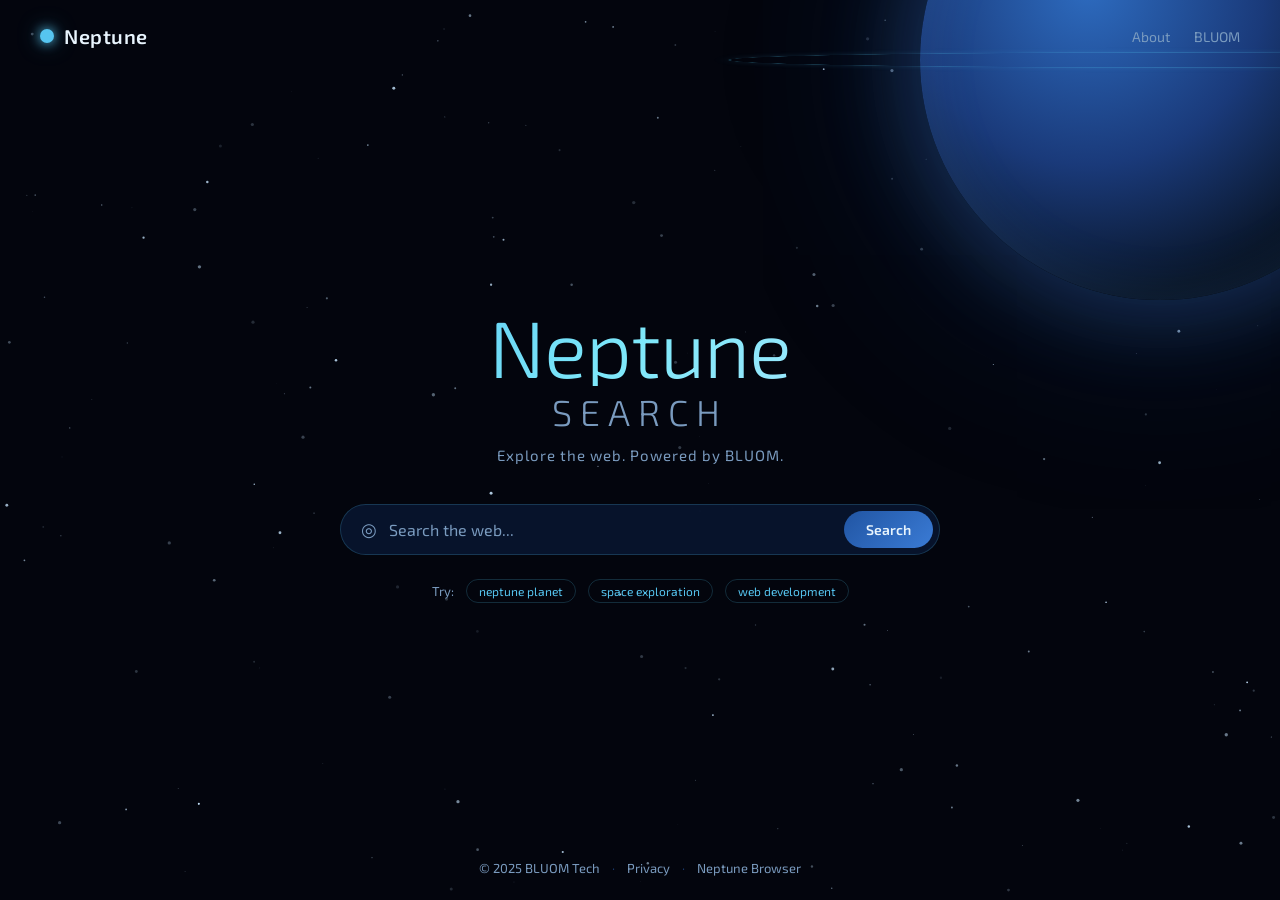
==== frontend/index.html @ 5275e718 "Add requirements.txt and __init__.py files" ====
<!DOCTYPE html>
<html lang="en">
<head>
  <meta charset="UTF-8" />
  <meta name="viewport" content="width=device-width, initial-scale=1.0" />
  <title>Neptune Search</title>
  <link rel="stylesheet" href="style.css" />
  <link rel="preconnect" href="https://fonts.googleapis.com" />
  <link href="https://fonts.googleapis.com/css2?family=Exo+2:wght@300;400;600&family=Space+Mono&display=swap" rel="stylesheet" />
</head>
<body class="home">

  <!-- Animated starfield background -->
  <canvas id="stars"></canvas>

  <!-- Planet glow orb -->
  <div class="planet-orb"></div>

  <header class="home-header">
    <div class="logo">
      <span class="logo-dot"></span>
      <span class="logo-text">Neptune</span>
    </div>
    <nav>
      <a href="#" class="nav-link">About</a>
      <a href="#" class="nav-link">BLUOM</a>
    </nav>
  </header>

  <main class="home-main">
    <div class="hero">
      <h1 class="hero-title">
        <span class="title-neptune">Neptune</span>
        <span class="title-search">Search</span>
      </h1>
      <p class="hero-sub">Explore the web. Powered by BLUOM.</p>

      <form class="search-form" id="homeForm" onsubmit="doSearch(event)">
        <div class="search-box">
          <span class="search-icon">◎</span>
          <input
            type="text"
            id="homeQuery"
            class="search-input"
            placeholder="Search the web..."
            autocomplete="off"
            spellcheck="false"
          />
          <button type="submit" class="search-btn">Search</button>
        </div>
        <div class="search-suggestions" id="suggestions"></div>
      </form>

      <div class="quick-links">
        <span>Try:</span>
        <a href="results.html?q=neptune+planet" class="quick-link">neptune planet</a>
        <a href="results.html?q=space+exploration" class="quick-link">space exploration</a>
        <a href="results.html?q=web+development" class="quick-link">web development</a>
      </div>
    </div>
  </main>

  <footer class="home-footer">
    <span>© 2025 BLUOM Tech</span>
    <span class="footer-dot">·</span>
    <a href="#" class="footer-link">Privacy</a>
    <span class="footer-dot">·</span>
    <a href="#" class="footer-link">Neptune Browser</a>
  </footer>

  <script src="app.js"></script>
</body>
</html>
---- frontend/style.css ----
/* ── Variables ──────────────────────────────────────────────────────────── */
:root {
  --np-black:    #03050d;
  --np-deep:     #060e24;
  --np-navy:     #0a1a3a;
  --np-blue:     #1a3a6e;
  --np-mid:      #2155a3;
  --np-bright:   #3a7bd5;
  --np-cyan:     #56c5f0;
  --np-glow:     #7ee8fa;
  --np-white:    #e8f4fd;
  --np-muted:    #7a9bbf;
  --np-ring:     rgba(86, 197, 240, 0.15);
  --np-card:     rgba(10, 26, 58, 0.7);
  --np-border:   rgba(86, 197, 240, 0.2);

  --font-main:   'Exo 2', system-ui, sans-serif;
  --font-mono:   'Space Mono', monospace;

  --radius-sm:   6px;
  --radius-md:   12px;
  --radius-lg:   20px;
  --transition:  0.2s ease;
}

/* ── Reset ───────────────────────────────────────────────────────────────── */
*, *::before, *::after { box-sizing: border-box; margin: 0; padding: 0; }

html, body {
  height: 100%;
  font-family: var(--font-main);
  background: var(--np-black);
  color: var(--np-white);
  overflow-x: hidden;
}

a { color: inherit; text-decoration: none; }

/* ── Starfield canvas ────────────────────────────────────────────────────── */
#stars {
  position: fixed;
  inset: 0;
  z-index: 0;
  pointer-events: none;
}

/* ── Planet orb (home only) ──────────────────────────────────────────────── */
.planet-orb {
  position: fixed;
  top: -180px;
  right: -120px;
  width: 480px;
  height: 480px;
  border-radius: 50%;
  background: radial-gradient(ellipse at 35% 35%,
    #2d6bbf 0%,
    #1a3a7a 40%,
    #091528 70%,
    transparent 100%
  );
  box-shadow:
    0 0 80px 20px rgba(58, 123, 213, 0.3),
    0 0 180px 60px rgba(30, 80, 160, 0.15),
    inset 0 0 60px rgba(120, 200, 255, 0.1);
  z-index: 0;
  animation: planetDrift 20s ease-in-out infinite alternate;
}

.planet-orb::after {
  content: "";
  position: absolute;
  top: 50%;
  left: -40%;
  width: 180%;
  height: 60px;
  border-radius: 50%;
  border: 2px solid rgba(86, 197, 240, 0.25);
  transform: translateY(-50%) rotateX(75deg);
  box-shadow: 0 0 20px rgba(86, 197, 240, 0.15);
}

@keyframes planetDrift {
  from { transform: translateY(0px) rotate(-2deg); }
  to   { transform: translateY(30px) rotate(2deg); }
}

/* ── Home Layout ─────────────────────────────────────────────────────────── */
body.home {
  display: flex;
  flex-direction: column;
  min-height: 100vh;
}

.home-header {
  position: relative;
  z-index: 10;
  display: flex;
  justify-content: space-between;
  align-items: center;
  padding: 24px 40px;
}

.home-main {
  position: relative;
  z-index: 10;
  flex: 1;
  display: flex;
  align-items: center;
  justify-content: center;
  padding: 40px 24px;
}

.home-footer {
  position: relative;
  z-index: 10;
  display: flex;
  align-items: center;
  justify-content: center;
  gap: 12px;
  padding: 24px;
  font-size: 13px;
  color: var(--np-muted);
}

.footer-dot { color: var(--np-blue); }
.footer-link:hover { color: var(--np-cyan); }

/* ── Logo ────────────────────────────────────────────────────────────────── */
.logo {
  display: flex;
  align-items: center;
  gap: 10px;
  font-size: 20px;
  font-weight: 600;
  letter-spacing: 0.5px;
}

.logo.compact { font-size: 18px; flex-shrink: 0; }

.logo-dot {
  width: 14px;
  height: 14px;
  border-radius: 50%;
  background: var(--np-cyan);
  box-shadow: 0 0 12px var(--np-cyan), 0 0 24px rgba(86, 197, 240, 0.4);
  animation: pulse 3s ease-in-out infinite;
}

@keyframes pulse {
  0%, 100% { box-shadow: 0 0 12px var(--np-cyan), 0 0 24px rgba(86, 197, 240, 0.4); }
  50%       { box-shadow: 0 0 18px var(--np-glow), 0 0 40px rgba(86, 197, 240, 0.6); }
}

.logo-text { color: var(--np-white); }

/* ── Nav ─────────────────────────────────────────────────────────────────── */
nav { display: flex; gap: 24px; }

.nav-link {
  font-size: 14px;
  color: var(--np-muted);
  transition: color var(--transition);
}
.nav-link:hover { color: var(--np-cyan); }

/* ── Hero ────────────────────────────────────────────────────────────────── */
.hero {
  text-align: center;
  max-width: 640px;
  width: 100%;
}

.hero-title {
  font-size: clamp(48px, 8vw, 80px);
  font-weight: 300;
  letter-spacing: -1px;
  line-height: 1;
  margin-bottom: 16px;
}

.title-neptune {
  display: block;
  background: linear-gradient(135deg, var(--np-cyan) 0%, var(--np-glow) 50%, #b0e8ff 100%);
  -webkit-background-clip: text;
  -webkit-text-fill-color: transparent;
  background-clip: text;
}

.title-search {
  display: block;
  color: var(--np-muted);
  font-size: 0.45em;
  letter-spacing: 8px;
  text-transform: uppercase;
  font-weight: 300;
  margin-top: 8px;
}

.hero-sub {
  color: var(--np-muted);
  font-size: 15px;
  margin-bottom: 40px;
  letter-spacing: 1px;
}

/* ── Search Box ──────────────────────────────────────────────────────────── */
.search-form {
  position: relative;
  width: 100%;
  max-width: 600px;
  margin: 0 auto 24px;
}

.search-form.compact {
  flex: 1;
  max-width: 560px;
  margin: 0;
}

.search-box {
  display: flex;
  align-items: center;
  background: var(--np-card);
  border: 1px solid var(--np-border);
  border-radius: 999px;
  padding: 6px 6px 6px 20px;
  gap: 12px;
  transition: border-color var(--transition), box-shadow var(--transition);
  backdrop-filter: blur(12px);
}

.search-box:focus-within {
  border-color: rgba(86, 197, 240, 0.6);
  box-shadow: 0 0 0 3px rgba(86, 197, 240, 0.1), 0 4px 24px rgba(86, 197, 240, 0.1);
}

.search-icon {
  color: var(--np-muted);
  font-size: 18px;
  flex-shrink: 0;
  user-select: none;
}

.search-input {
  flex: 1;
  background: none;
  border: none;
  outline: none;
  color: var(--np-white);
  font-family: var(--font-main);
  font-size: 16px;
  min-width: 0;
}

.search-input::placeholder { color: var(--np-muted); }

.search-btn {
  background: linear-gradient(135deg, var(--np-mid), var(--np-bright));
  color: var(--np-white);
  border: none;
  border-radius: 999px;
  padding: 10px 22px;
  font-family: var(--font-main);
  font-size: 14px;
  font-weight: 600;
  cursor: pointer;
  transition: opacity var(--transition), box-shadow var(--transition);
  flex-shrink: 0;
}

.search-btn:hover {
  opacity: 0.9;
  box-shadow: 0 0 16px rgba(58, 123, 213, 0.5);
}

/* ── Autocomplete suggestions ─────────────────────────────────────────────── */
.search-suggestions {
  position: absolute;
  top: calc(100% + 8px);
  left: 0;
  right: 0;
  background: var(--np-card);
  border: 1px solid var(--np-border);
  border-radius: var(--radius-md);
  overflow: hidden;
  backdrop-filter: blur(16px);
  z-index: 100;
  display: none;
}

.search-suggestions.open { display: block; }

.suggestion-item {
  padding: 10px 20px;
  cursor: pointer;
  font-size: 14px;
  color: var(--np-muted);
  transition: background var(--transition), color var(--transition);
  display: flex;
  align-items: center;
  gap: 10px;
}

.suggestion-item:hover, .suggestion-item.active {
  background: rgba(86, 197, 240, 0.08);
  color: var(--np-white);
}

.suggestion-item::before { content: "◎"; font-size: 12px; }

/* ── Quick links ─────────────────────────────────────────────────────────── */
.quick-links {
  display: flex;
  align-items: center;
  justify-content: center;
  flex-wrap: wrap;
  gap: 8px 12px;
  font-size: 13px;
  color: var(--np-muted);
}

.quick-link {
  color: var(--np-cyan);
  border: 1px solid rgba(86, 197, 240, 0.2);
  border-radius: 999px;
  padding: 4px 12px;
  font-size: 12px;
  transition: all var(--transition);
}
.quick-link:hover {
  background: rgba(86, 197, 240, 0.1);
  border-color: rgba(86, 197, 240, 0.5);
}

/* ── Results Layout ──────────────────────────────────────────────────────── */
body.results-page {
  display: flex;
  flex-direction: column;
  min-height: 100vh;
}

.results-header {
  position: relative;
  z-index: 10;
  display: flex;
  align-items: center;
  gap: 24px;
  padding: 16px 40px;
  border-bottom: 1px solid rgba(86, 197, 240, 0.1);
  background: rgba(3, 5, 13, 0.6);
  backdrop-filter: blur(12px);
}

.header-spacer { width: 120px; flex-shrink: 0; }

.results-main {
  position: relative;
  z-index: 10;
  max-width: 720px;
  margin: 0 auto;
  width: 100%;
  padding: 32px 24px 80px;
}

/* ── AI Instant Answer ───────────────────────────────────────────────────── */
.instant-answer {
  background: linear-gradient(135deg, rgba(26, 58, 110, 0.6), rgba(10, 26, 58, 0.8));
  border: 1px solid rgba(86, 197, 240, 0.3);
  border-radius: var(--radius-lg);
  padding: 20px 24px;
  margin-bottom: 24px;
  position: relative;
  overflow: hidden;
}

.instant-answer::before {
  content: "";
  position: absolute;
  top: 0; left: 0; right: 0;
  height: 2px;
  background: linear-gradient(90deg, var(--np-mid), var(--np-cyan), var(--np-mid));
}

.instant-answer-badge {
  font-size: 11px;
  text-transform: uppercase;
  letter-spacing: 2px;
  color: var(--np-cyan);
  font-weight: 600;
  margin-bottom: 8px;
}

.instant-answer-title {
  font-size: 15px;
  font-weight: 600;
  color: var(--np-white);
  margin-bottom: 6px;
}

.instant-answer-body {
  font-size: 15px;
  color: var(--np-muted);
  line-height: 1.6;
  font-family: var(--font-mono);
}

/* ── AI Summary ──────────────────────────────────────────────────────────── */
.ai-summary {
  font-size: 13px;
  color: var(--np-muted);
  padding: 10px 16px;
  background: rgba(10, 26, 58, 0.4);
  border-radius: var(--radius-sm);
  border-left: 2px solid var(--np-bright);
  margin-bottom: 16px;
}

/* ── Stats bar ───────────────────────────────────────────────────────────── */
.stats-bar {
  font-size: 13px;
  color: var(--np-muted);
  margin-bottom: 20px;
  padding: 0 2px;
}

/* ── Result cards ────────────────────────────────────────────────────────── */
.results-list { display: flex; flex-direction: column; gap: 4px; }

.result-card {
  padding: 16px 20px;
  border-radius: var(--radius-md);
  transition: background var(--transition);
  cursor: pointer;
}

.result-card:hover {
  background: rgba(10, 26, 58, 0.6);
}

.result-domain {
  display: flex;
  align-items: center;
  gap: 8px;
  font-size: 12px;
  color: var(--np-muted);
  margin-bottom: 4px;
}

.result-favicon {
  width: 16px;
  height: 16px;
  border-radius: 3px;
  background: var(--np-navy);
  flex-shrink: 0;
}

.result-title {
  font-size: 18px;
  font-weight: 400;
  color: var(--np-cyan);
  margin-bottom: 6px;
  line-height: 1.3;
  transition: color var(--transition);
}

.result-card:hover .result-title { color: var(--np-glow); }

.result-snippet {
  font-size: 14px;
  color: var(--np-muted);
  line-height: 1.6;
  display: -webkit-box;
  -webkit-line-clamp: 2;
  -webkit-box-orient: vertical;
  overflow: hidden;
}

.result-snippet em {
  color: var(--np-white);
  font-style: normal;
  font-weight: 600;
}

/* ── Pagination ──────────────────────────────────────────────────────────── */
.pagination {
  display: flex;
  align-items: center;
  justify-content: center;
  gap: 8px;
  margin-top: 40px;
}

.page-btn {
  background: var(--np-card);
  border: 1px solid var(--np-border);
  color: var(--np-muted);
  border-radius: var(--radius-sm);
  padding: 8px 16px;
  font-size: 14px;
  cursor: pointer;
  font-family: var(--font-main);
  transition: all var(--transition);
}

.page-btn:hover, .page-btn.active {
  background: rgba(58, 123, 213, 0.2);
  border-color: var(--np-bright);
  color: var(--np-white);
}

/* ── Loading state ───────────────────────────────────────────────────────── */
.loading-state {
  display: flex;
  flex-direction: column;
  align-items: center;
  gap: 24px;
  padding: 80px 0;
  color: var(--np-muted);
  font-size: 14px;
  letter-spacing: 1px;
}

.loading-orb {
  width: 40px;
  height: 40px;
  border-radius: 50%;
  border: 2px solid var(--np-border);
  border-top-color: var(--np-cyan);
  animation: spin 1s linear infinite;
}

@keyframes spin { to { transform: rotate(360deg); } }

/* ── Empty state ─────────────────────────────────────────────────────────── */
.empty-state {
  text-align: center;
  padding: 80px 0;
  color: var(--np-muted);
}

.empty-icon { font-size: 48px; margin-bottom: 16px; }
.empty-state h2 { font-weight: 300; margin-bottom: 8px; color: var(--np-white); }
.empty-state a { color: var(--np-cyan); }

/* ── Utilities ───────────────────────────────────────────────────────────── */
.hidden { display: none !important; }

/* ── Responsive ──────────────────────────────────────────────────────────── */
@media (max-width: 600px) {
  .home-header { padding: 16px 20px; }
  .results-header { padding: 12px 16px; gap: 12px; }
  .header-spacer { display: none; }
  .results-main { padding: 24px 16px 60px; }
  .hero-title { font-size: 48px; }
}
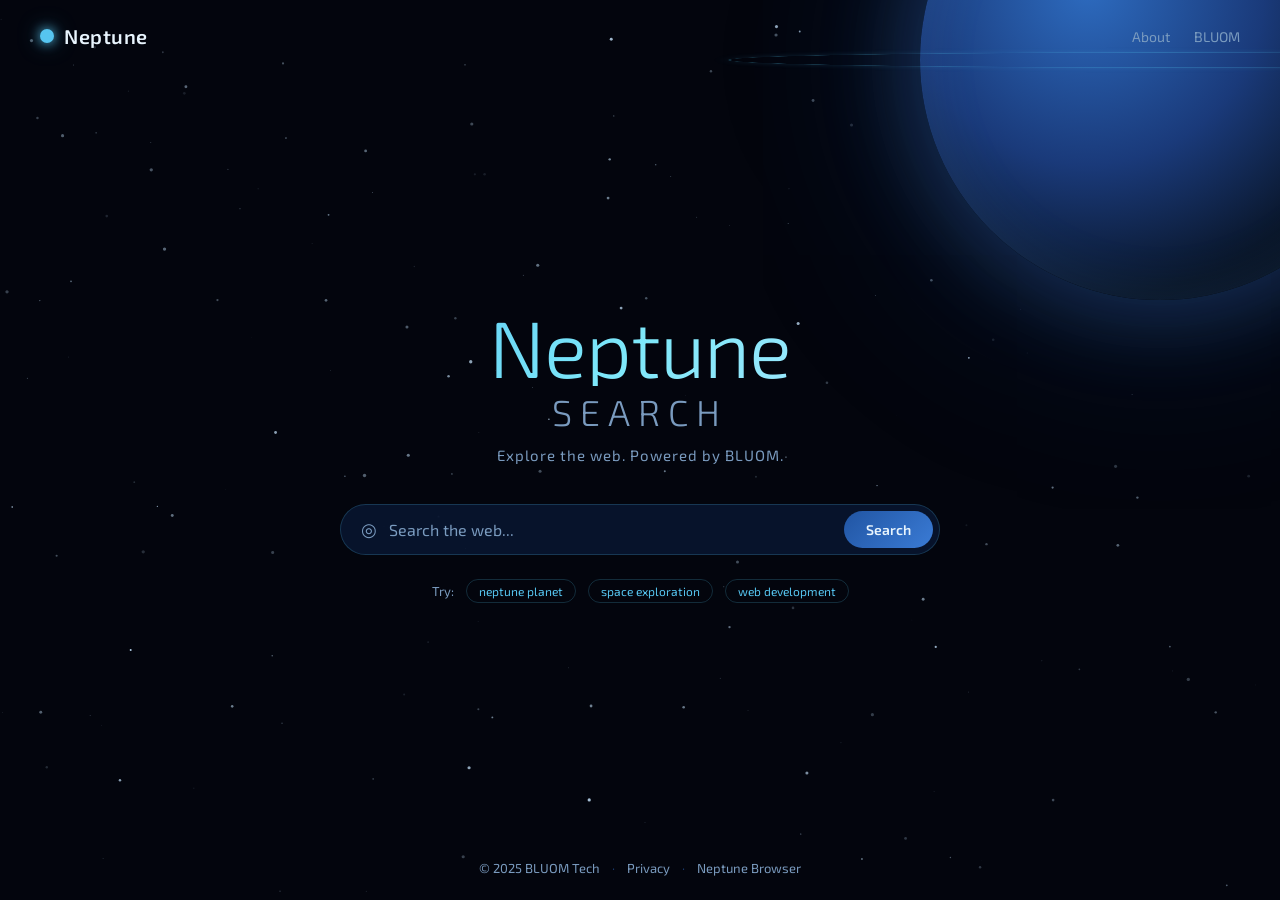
==== commit 735f0975: "Trigger frontend deploy" ====
--- a/frontend/index.html
+++ b/frontend/index.html
@@ -70,4 +70,5 @@
 
   <script src="app.js"></script>
 </body>
-</html>+</html>
+ 
